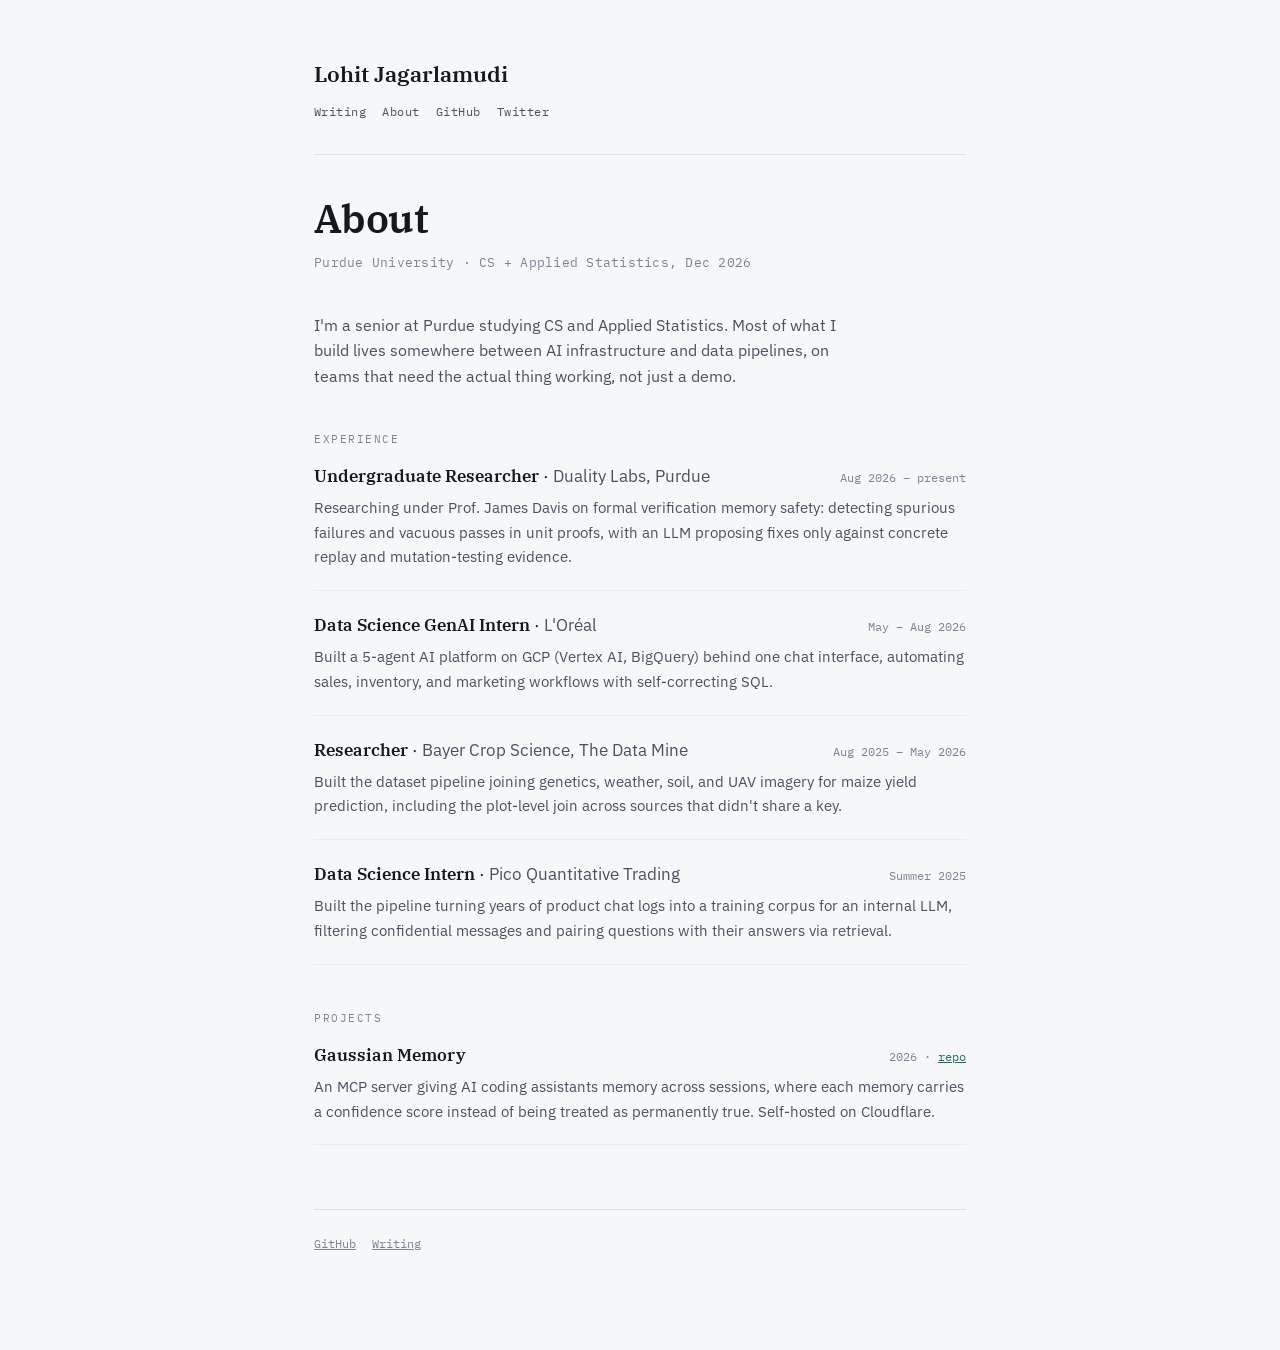
==== about.html @ 845cfb6f "Add About page with experience/projects, update nav Co-Authored-By: Claude Sonnet 5 <noreply@anthrop" ====
<!doctype html>
<html lang="en">
<head>
<meta charset="utf-8">
<meta name="viewport" content="width=device-width,initial-scale=1">
<title>About</title>
<link rel="preconnect" href="https://fonts.googleapis.com">
<link rel="preconnect" href="https://fonts.gstatic.com" crossorigin>
<link rel="stylesheet" href="https://fonts.googleapis.com/css2?family=IBM+Plex+Mono:wght@400;500;600&family=IBM+Plex+Sans:wght@400;500;600&family=IBM+Plex+Serif:ital,wght@0,400;0,600;1,400&display=swap">
<link rel="stylesheet" href="/style.css">
<link rel="icon" href="data:image/svg+xml,%3Csvg xmlns='http://www.w3.org/2000/svg' viewBox='0 0 32 32'%3E%3Crect width='32' height='32' rx='6' fill='%231F6F66'/%3E%3Cpath d='M4 24 C 10 24, 12 8, 16 8 C 20 8, 22 24, 28 24' stroke='white' stroke-width='2.5' fill='none' stroke-linecap='round'/%3E%3C/svg%3E">
</head>
<body>
<div class="wrap">
  <header class="site">
    <a class="site-name" href="/">Lohit Jagarlamudi</a>
    <nav class="site-nav">
      <a href="/">Writing</a>
      <a href="/about.html">About</a>
      <a href="https://github.com/LohitJaga">GitHub</a>
      <a href="https://x.com/">Twitter</a>
    </nav>
  </header>

  <h1>About</h1>
  <div class="meta">Purdue University &middot; CS + Applied Statistics, Dec 2026</div>

  <p class="intro">I'm a senior at Purdue studying CS and Applied Statistics. Most of what I build lives somewhere between AI infrastructure and data pipelines, on teams that need the actual thing working, not just a demo.</p>

  <section class="block">
    <div class="eyebrow">Experience</div>
    <ul class="explist">
      <li>
        <div class="exp-head">
          <span><span class="exp-role">Undergraduate Researcher</span> &middot; <span class="exp-org">Duality Labs, Purdue</span></span>
          <span class="exp-when">Aug 2026 &ndash; present</span>
        </div>
        <div class="exp-desc">Researching under Prof. James Davis on formal verification memory safety: detecting spurious failures and vacuous passes in unit proofs, with an LLM proposing fixes only against concrete replay and mutation-testing evidence.</div>
      </li>
      <li>
        <div class="exp-head">
          <span><span class="exp-role">Data Science GenAI Intern</span> &middot; <span class="exp-org">L'Or&eacute;al</span></span>
          <span class="exp-when">May &ndash; Aug 2026</span>
        </div>
        <div class="exp-desc">Built a 5-agent AI platform on GCP (Vertex AI, BigQuery) behind one chat interface, automating sales, inventory, and marketing workflows with self-correcting SQL.</div>
      </li>
      <li>
        <div class="exp-head">
          <span><span class="exp-role">Researcher</span> &middot; <span class="exp-org">Bayer Crop Science, The Data Mine</span></span>
          <span class="exp-when">Aug 2025 &ndash; May 2026</span>
        </div>
        <div class="exp-desc">Built the dataset pipeline joining genetics, weather, soil, and UAV imagery for maize yield prediction, including the plot-level join across sources that didn't share a key.</div>
      </li>
      <li>
        <div class="exp-head">
          <span><span class="exp-role">Data Science Intern</span> &middot; <span class="exp-org">Pico Quantitative Trading</span></span>
          <span class="exp-when">Summer 2025</span>
        </div>
        <div class="exp-desc">Built the pipeline turning years of product chat logs into a training corpus for an internal LLM, filtering confidential messages and pairing questions with their answers via retrieval.</div>
      </li>
    </ul>
  </section>

  <section class="block">
    <div class="eyebrow">Projects</div>
    <ul class="explist">
      <li>
        <div class="exp-head">
          <span><span class="exp-role">Gaussian Memory</span></span>
          <span class="exp-when">2026 &middot; <a href="https://github.com/LohitJaga/gaussian-memory-worker">repo</a></span>
        </div>
        <div class="exp-desc">An MCP server giving AI coding assistants memory across sessions, where each memory carries a confidence score instead of being treated as permanently true. Self-hosted on Cloudflare.</div>
      </li>
    </ul>
  </section>

  <footer class="site">
    <a href="https://github.com/LohitJaga">GitHub</a>
    <a href="/">Writing</a>
  </footer>
</div>
</body>
</html>
---- style.css ----
:root{
 --ground:#F6F7F9; --panel:#FFFFFF; --ink:#14181F; --ink-soft:#4A515E; --ink-faint:#7C8494;
 --rule:#DDE1E8; --rule-soft:#E9ECF1; --sharp:#1F6F66; --sharp-wash:#E2F0ED;
 --code-bg:#F1F3F6;
}
@media (prefers-color-scheme: dark){
 :root{
  --ground:#0E1116; --panel:#161A22; --ink:#E7EBF1; --ink-soft:#A6AEBC; --ink-faint:#737C8C;
  --rule:#2A303B; --rule-soft:#222831; --sharp:#6BC5B6; --sharp-wash:#17302E;
  --code-bg:#1B212A;
 }
}
*{box-sizing:border-box}
html,body{margin:0;padding:0}
body{
 background:var(--ground);color:var(--ink);font-family:"IBM Plex Sans",system-ui,sans-serif;
 font-size:17px;line-height:1.65;-webkit-font-smoothing:antialiased;
}
.wrap{max-width:700px;margin:0 auto;padding:0 24px 96px}
a{color:var(--sharp)}
header.site{padding:56px 0 32px;border-bottom:1px solid var(--rule);display:flex;flex-direction:column;gap:10px;margin-bottom:40px}
.eyebrow{font-family:"IBM Plex Mono",monospace;font-size:11px;letter-spacing:.14em;text-transform:uppercase;color:var(--ink-faint)}
.site-name{font-family:"IBM Plex Serif",Georgia,serif;font-weight:600;font-size:22px;text-decoration:none;color:var(--ink)}
nav.site-nav{display:flex;gap:16px;font-family:"IBM Plex Mono",monospace;font-size:12px;letter-spacing:.04em}
nav.site-nav a{color:var(--ink-soft);text-decoration:none}
nav.site-nav a:hover{color:var(--sharp)}

h1{font-family:"IBM Plex Serif",Georgia,serif;font-weight:600;font-size:clamp(28px,5vw,40px);line-height:1.18;
 letter-spacing:-.015em;margin:0 0 10px;text-wrap:balance}
.meta{font-family:"IBM Plex Mono",monospace;font-size:12.5px;color:var(--ink-faint);letter-spacing:.02em;margin-bottom:40px}

article h2{font-family:"IBM Plex Serif",Georgia,serif;font-size:23px;font-weight:600;letter-spacing:-.01em;margin:44px 0 14px;
 border-left:3px solid var(--sharp);padding-left:14px}
article p{margin:0 0 18px;color:var(--ink-soft)}
article strong{color:var(--ink);font-weight:600}
article code{font-family:"IBM Plex Mono",monospace;font-size:.88em;background:var(--code-bg);padding:1px 5px;border-radius:3px;color:var(--ink)}
article pre{background:var(--code-bg);border:1px solid var(--rule);border-radius:6px;padding:16px 18px;overflow-x:auto;
 font-family:"IBM Plex Mono",monospace;font-size:13.5px;line-height:1.7;margin:0 0 20px}
article pre code{background:none;padding:0}
article ul{margin:0 0 18px;padding-left:22px;color:var(--ink-soft)}
article li{margin-bottom:6px}

.postlist{list-style:none;padding:0;margin:0;display:flex;flex-direction:column;gap:4px}
.postlist li{border-bottom:1px solid var(--rule-soft);padding:18px 0}
.postlist a{font-family:"IBM Plex Serif",Georgia,serif;font-size:19px;color:var(--ink);text-decoration:none}
.postlist a:hover{color:var(--sharp)}
.postlist .date{display:block;font-family:"IBM Plex Mono",monospace;font-size:12px;color:var(--ink-faint);margin-top:4px}

.intro{color:var(--ink-soft);max-width:56ch;margin:0 0 40px;font-size:15.5px}
.intro a{color:var(--sharp)}

.explist{list-style:none;padding:0;margin:0 0 40px;display:flex;flex-direction:column;gap:0}
.explist li{border-bottom:1px solid var(--rule-soft);padding:20px 0}
.explist li:first-child{padding-top:0}
.exp-head{display:flex;justify-content:space-between;align-items:baseline;gap:12px;flex-wrap:wrap}
.exp-role{font-family:"IBM Plex Serif",Georgia,serif;font-size:17px;color:var(--ink);font-weight:600}
.exp-org{color:var(--ink-soft)}
.exp-when{font-family:"IBM Plex Mono",monospace;font-size:12px;color:var(--ink-faint);white-space:nowrap}
.exp-desc{margin-top:6px;color:var(--ink-soft);font-size:15px}

section.block{margin-bottom:44px}
section.block .eyebrow{margin-bottom:14px}

footer.site{margin-top:64px;padding-top:24px;border-top:1px solid var(--rule);font-family:"IBM Plex Mono",monospace;
 font-size:12px;color:var(--ink-faint);display:flex;gap:16px}
footer.site a{color:var(--ink-faint)}
footer.site a:hover{color:var(--sharp)}
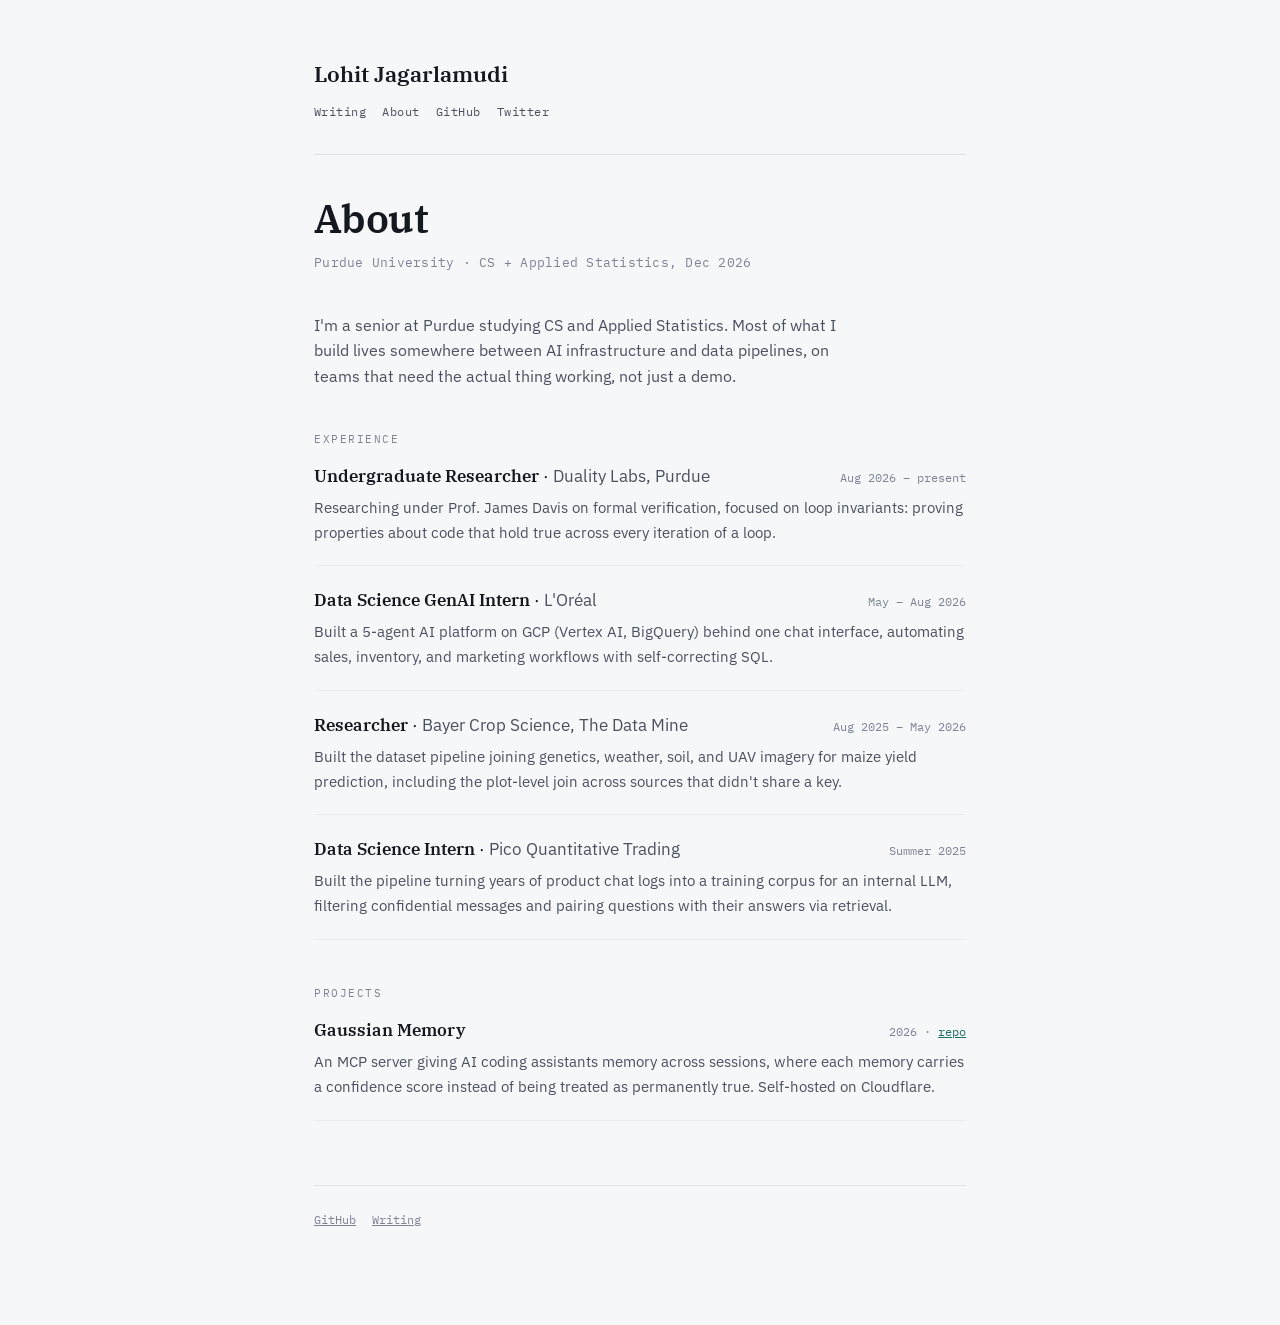
==== commit 6cb5edaa: "Fix Duality Labs description: loop invariants, not memory safety Co-Authored-By: Claude Sonnet 5 <no" ====
--- a/about.html
+++ b/about.html
@@ -18,7 +18,7 @@
       <a href="/">Writing</a>
       <a href="/about.html">About</a>
       <a href="https://github.com/LohitJaga">GitHub</a>
-      <a href="https://x.com/">Twitter</a>
+      <a href="https://x.com/lj25064">Twitter</a>
     </nav>
   </header>
 
@@ -35,7 +35,7 @@
           <span><span class="exp-role">Undergraduate Researcher</span> &middot; <span class="exp-org">Duality Labs, Purdue</span></span>
           <span class="exp-when">Aug 2026 &ndash; present</span>
         </div>
-        <div class="exp-desc">Researching under Prof. James Davis on formal verification memory safety: detecting spurious failures and vacuous passes in unit proofs, with an LLM proposing fixes only against concrete replay and mutation-testing evidence.</div>
+        <div class="exp-desc">Researching under Prof. James Davis on formal verification, focused on loop invariants: proving properties about code that hold true across every iteration of a loop.</div>
       </li>
       <li>
         <div class="exp-head">
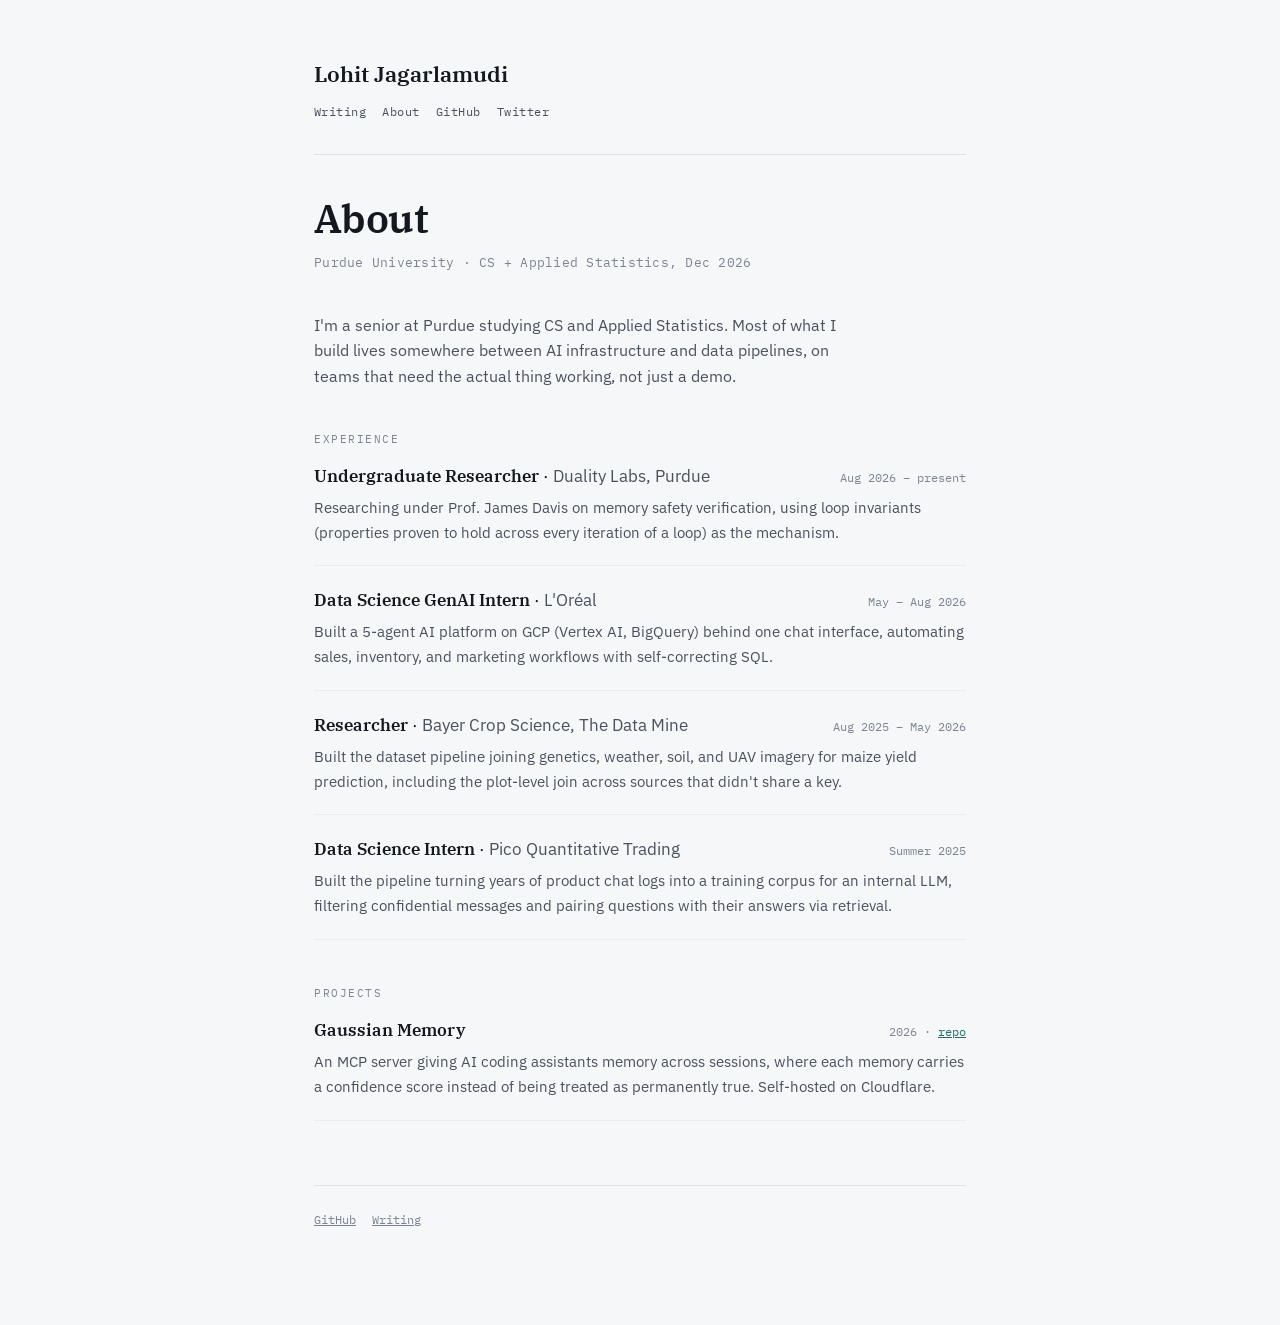
==== commit 97ae71c9: "Clarify: memory safety verification using loop invariants as the mechanism Co-Authored-By: Claude So" ====
--- a/about.html
+++ b/about.html
@@ -35,7 +35,7 @@
           <span><span class="exp-role">Undergraduate Researcher</span> &middot; <span class="exp-org">Duality Labs, Purdue</span></span>
           <span class="exp-when">Aug 2026 &ndash; present</span>
         </div>
-        <div class="exp-desc">Researching under Prof. James Davis on formal verification, focused on loop invariants: proving properties about code that hold true across every iteration of a loop.</div>
+        <div class="exp-desc">Researching under Prof. James Davis on memory safety verification, using loop invariants (properties proven to hold across every iteration of a loop) as the mechanism.</div>
       </li>
       <li>
         <div class="exp-head">
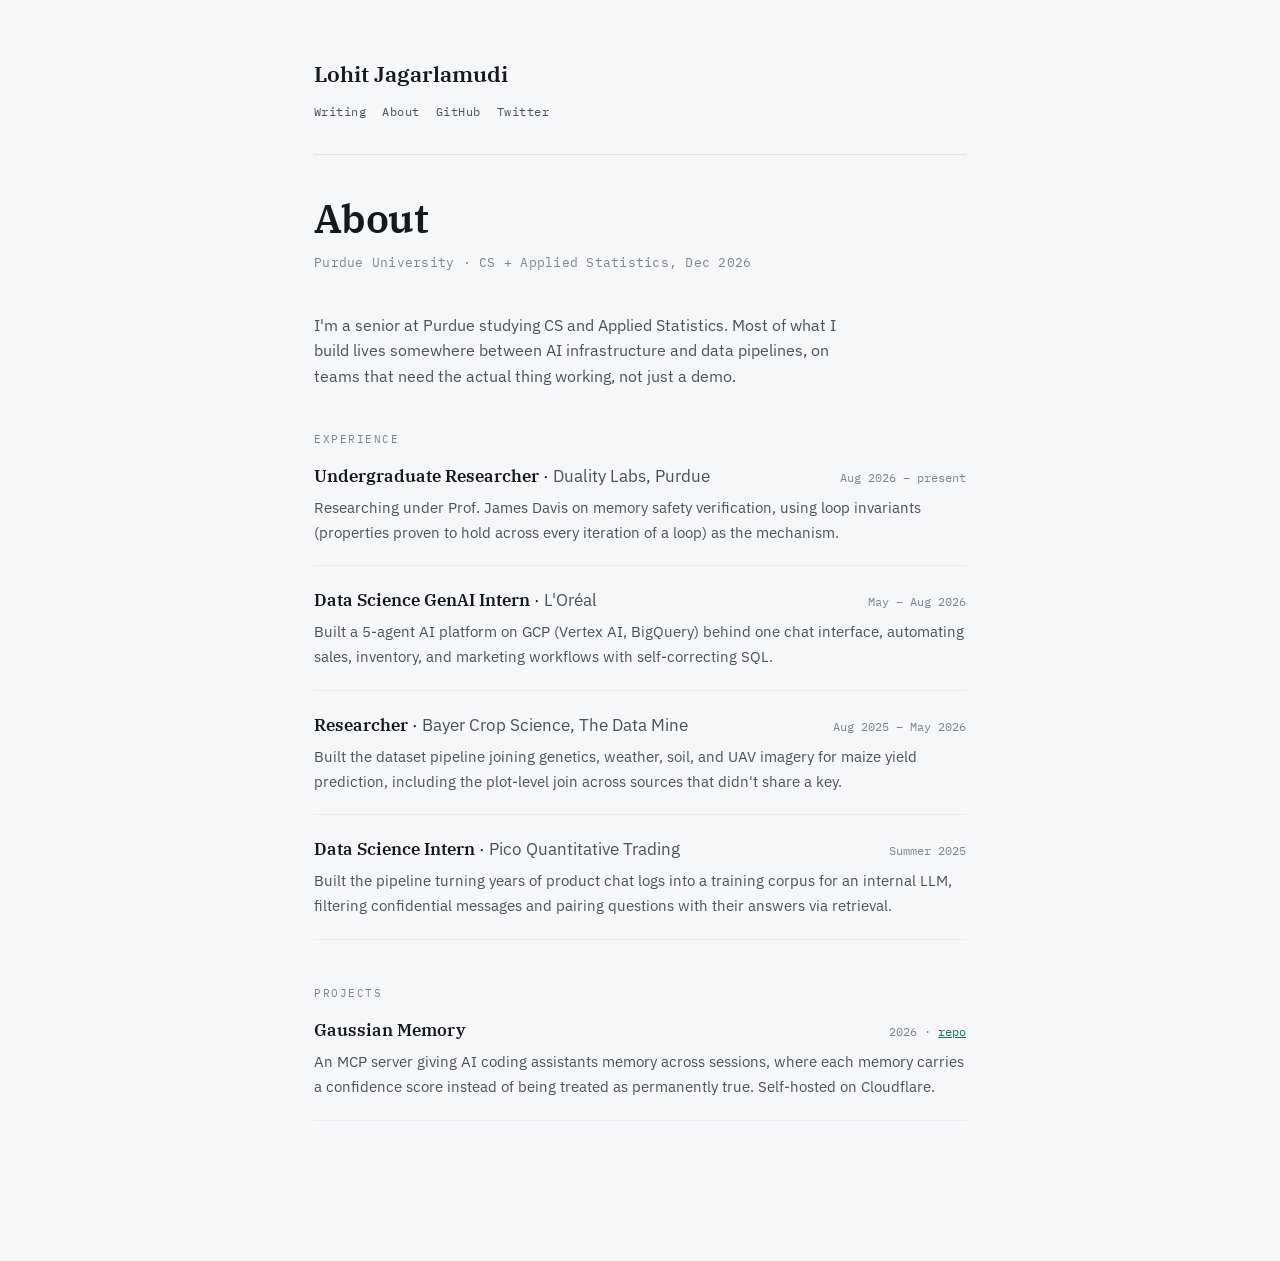
==== commit 3105b073: "Drop redundant footer Co-Authored-By: Claude Sonnet 5 <noreply@anthropic.com> Claude-Session: https:" ====
--- a/about.html
+++ b/about.html
@@ -73,11 +73,6 @@
       </li>
     </ul>
   </section>
-
-  <footer class="site">
-    <a href="https://github.com/LohitJaga">GitHub</a>
-    <a href="/">Writing</a>
-  </footer>
 </div>
 </body>
 </html>
--- a/style.css
+++ b/style.css
@@ -63,5 +63,5 @@
 
 footer.site{margin-top:64px;padding-top:24px;border-top:1px solid var(--rule);font-family:"IBM Plex Mono",monospace;
  font-size:12px;color:var(--ink-faint);display:flex;gap:16px}
-footer.site a{color:var(--ink-faint)}
-footer.site a:hover{color:var(--sharp)}
+footer.site a{color:var(--sharp);text-decoration:underline}
+footer.site a:hover{opacity:.75}
